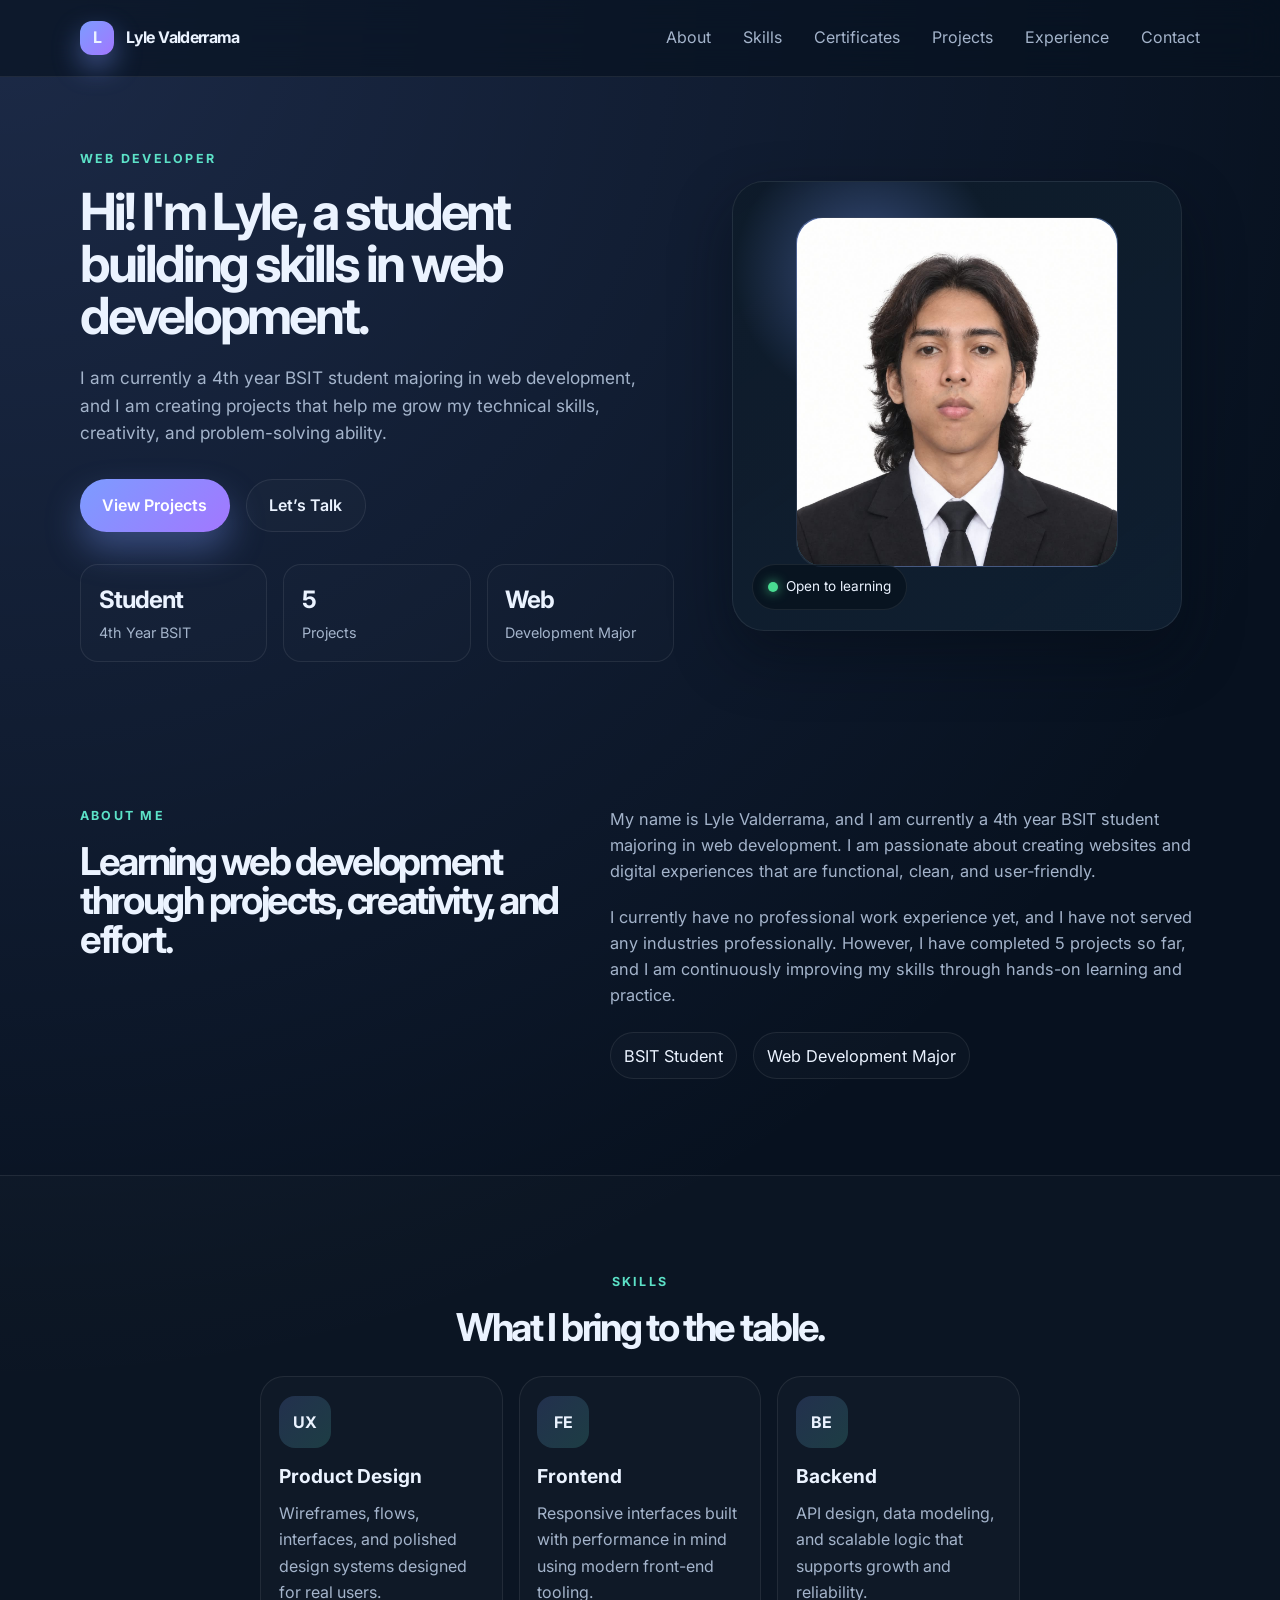
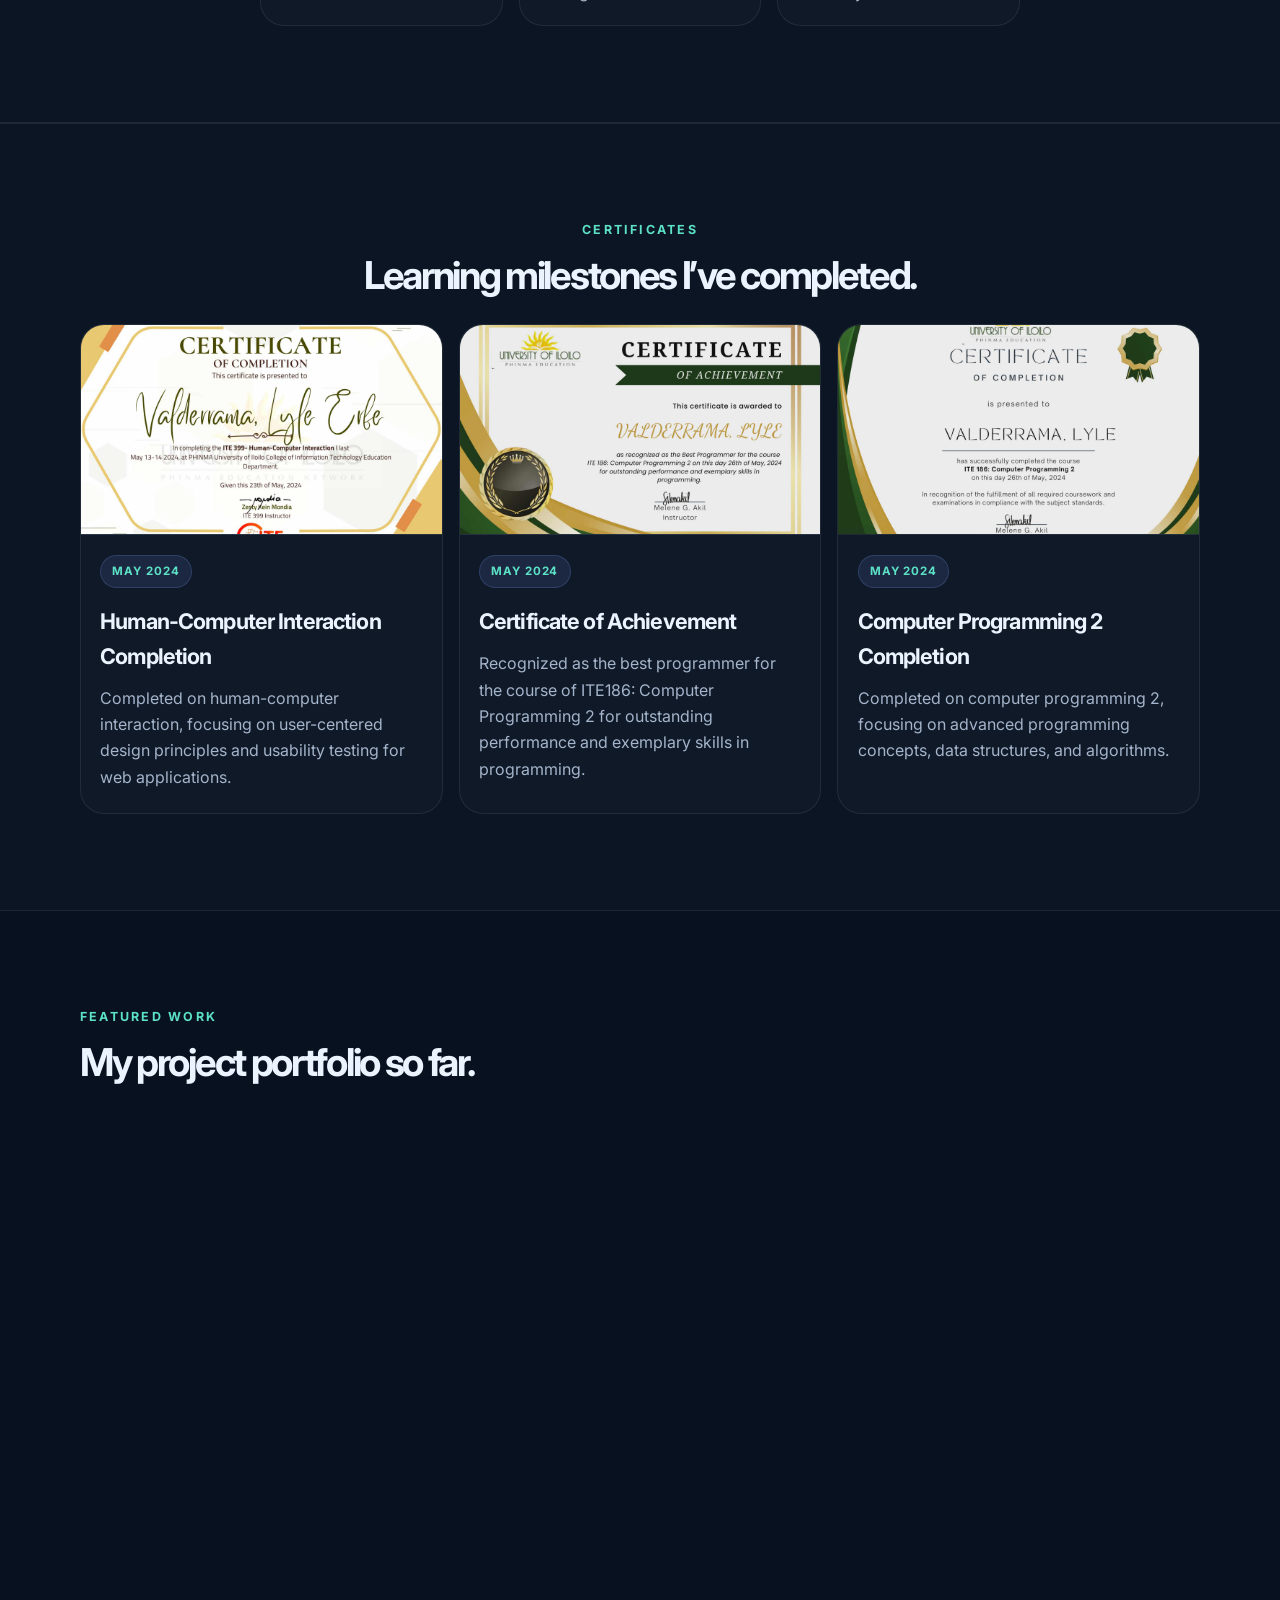
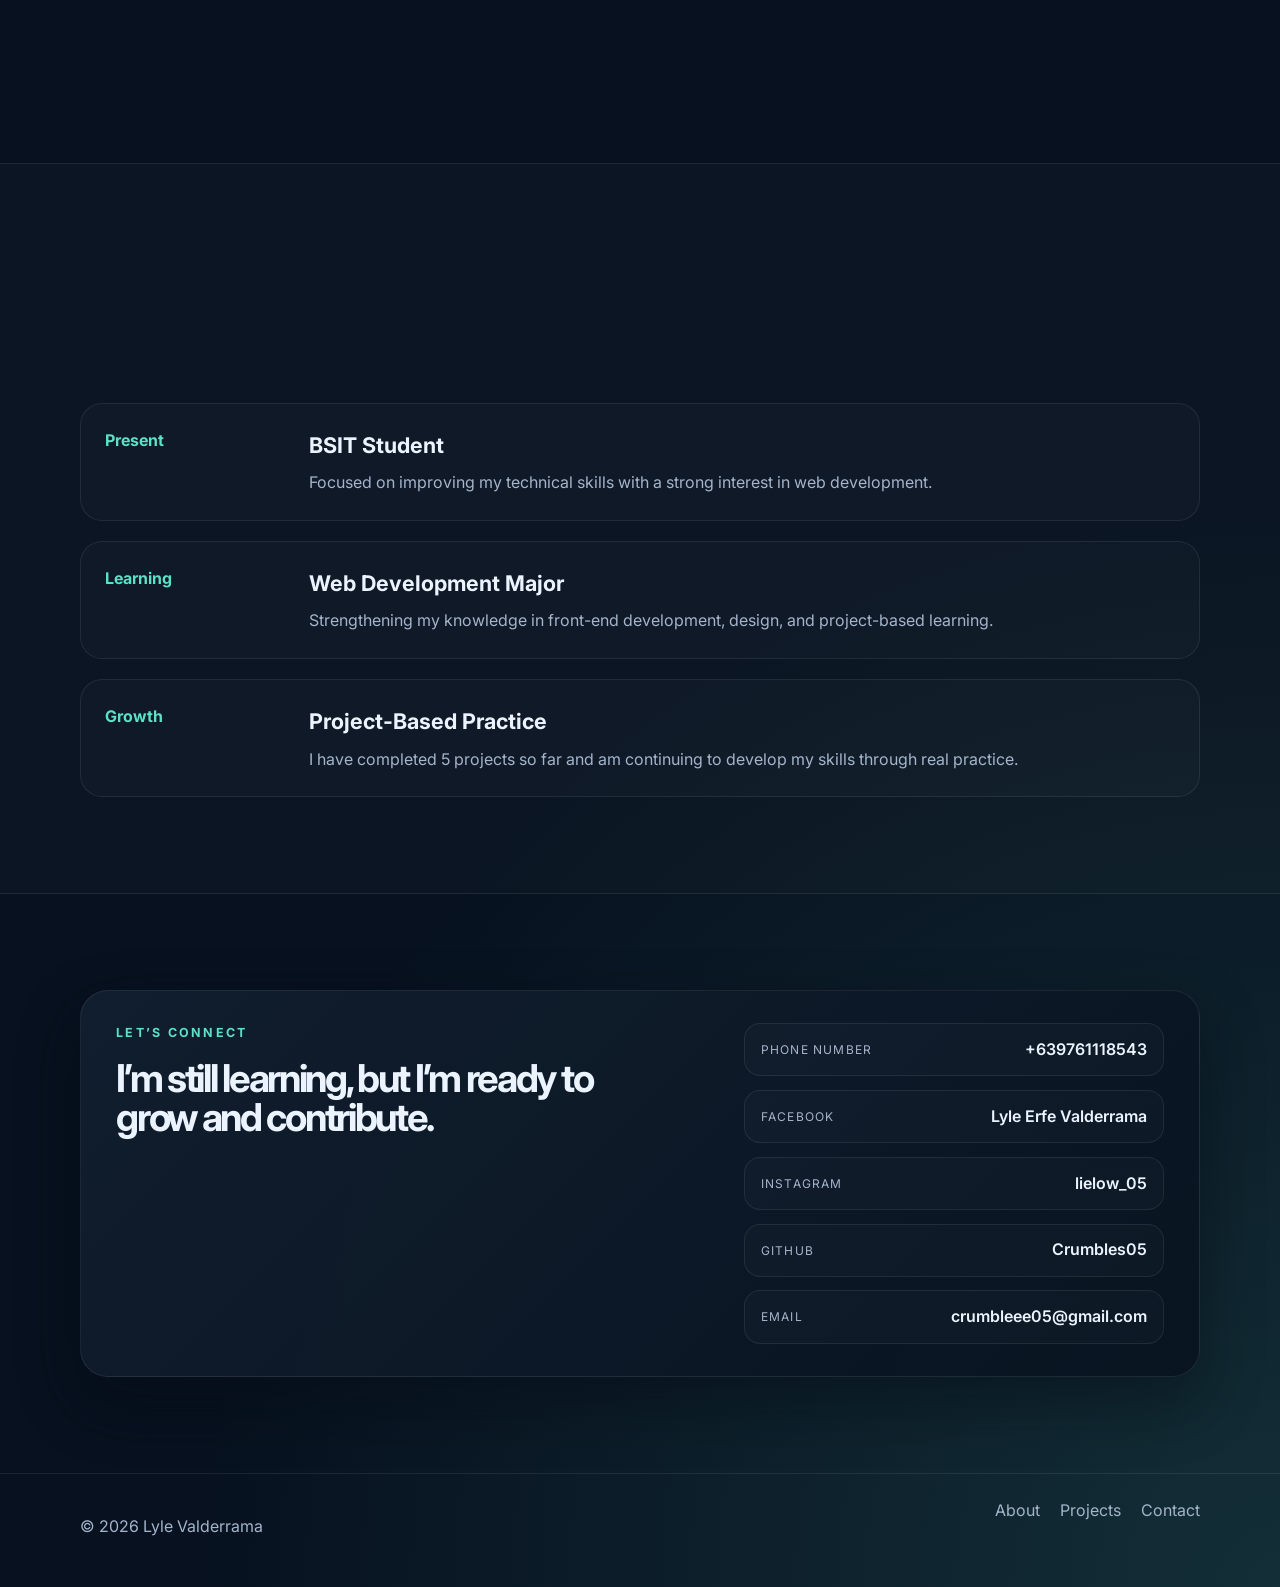
==== index.html @ 8367ca17 "Initial portfolio commit" ====
<!DOCTYPE html>
<html lang="en">
  <head>
    <meta charset="UTF-8" />
    <meta name="viewport" content="width=device-width, initial-scale=1.0" />
    <meta
      name="description"
      content="Portfolio website for a creative developer and designer."
    />
    <title>Portfolio Valderrama
    </title>
    <link rel="preconnect" href="https://fonts.googleapis.com" />
    <link rel="preconnect" href="https://fonts.gstatic.com" crossorigin />
    <link
      href="https://fonts.googleapis.com/css2?family=Inter:wght@400;500;600;700;800;900&display=swap"
      rel="stylesheet"
    />
    <link rel="icon" type="image/png" href="images/icon.webp" />
    <link rel="stylesheet" href="styles.css" />
  </head>
  <body>
    <div class="page-shell">
      <header class="site-header">
        <nav class="nav container">
          <a href="#top" class="brand" aria-label="Home">
            <span class="brand-mark">L</span>
            <span>Lyle Valderrama</span>
          </a>

          <button class="nav-toggle" aria-label="Open menu" aria-expanded="false">
            <span></span>
            <span></span>
            <span></span>
          </button>

          <div class="nav-links">
            <a href="#about">About</a>
            <a href="#skills">Skills</a>
            <a href="#certificates">Certificates</a>
            <a href="#projects">Projects</a>
            <a href="#experience">Experience</a>
            <a href="#contact">Contact</a>
          </div>
        </nav>
      </header>

      <main id="top">
        <section class="hero container">
          <div class="hero-copy reveal">
            <p class="eyebrow">Web Developer</p>
            <h1>Hi! I'm Lyle, a student building skills in web development.</h1>
            <p class="lead">
              I am currently a 4th year BSIT student majoring in web development,
              and I am creating projects that help me grow my technical skills,
              creativity, and problem-solving ability.
            </p>
            <div class="hero-actions">
              <a class="button primary" href="#projects">View Projects</a>
              <a class="button secondary" href="#contact">Let’s Talk</a>
            </div>
            <ul class="mini-stats" aria-label="Key portfolio stats">
              <li>
                <strong>Student</strong>
                <span>4th Year BSIT</span>
              </li>
              <li>
                <strong>5</strong>
                <span>Projects</span>
              </li>
              <li>
                <strong>Web</strong>
                <span>Development Major</span>
              </li>
            </ul>
          </div>

          <div class="hero-visual reveal">
            <div class="profile-card">
              <div class="photo-glow"></div>
              <div class="portrait">
                <div class="portrait-inner">
                  <img src="images/portfolio.jpg" alt="Lyle Valderrama portrait" />
                </div>
              </div>
              <div class="status-badge">
                <span class="dot"></span>
                Open to learning
              </div>
            </div>
          </div>
        </section>

        <section id="about" class="about section">
          <div class="container split-layout">
            <div class="section-heading reveal">
              <p class="eyebrow">About me</p>
              <h2>Learning web development through projects, creativity, and effort.</h2>
            </div>
            <div class="about-copy reveal">
              <p>
                My name is Lyle Valderrama, and I am currently a 4th year BSIT student
                majoring in web development. I am passionate about creating websites and
                digital experiences that are functional, clean, and user-friendly.
              </p>
              <p>
                I currently have no professional work experience yet, and I have not served
                any industries professionally. However, I have completed 5 projects so far,
                and I am continuously improving my skills through hands-on learning and practice.
              </p>
              <div class="signature-row">
                <span>BSIT Student</span>
                <span>Web Development Major</span>
              </div>
            </div>
          </div>
        </section>

        <section id="skills" class="skills section alt-bg">
          <div class="container">
            <div class="section-heading center reveal">
              <p class="eyebrow">Skills</p>
              <h2>What I bring to the table.</h2>
            </div>

            <div class="skills-grid">
              <article class="skill-card reveal">
                <div class="skill-icon">UX</div>
                <h3>Product Design</h3>
                <p>Wireframes, flows, interfaces, and polished design systems designed for real users.</p>
              </article>
              <article class="skill-card reveal">
                <div class="skill-icon">FE</div>
                <h3>Frontend</h3>
                <p>Responsive interfaces built with performance in mind using modern front-end tooling.</p>
              </article>
              <article class="skill-card reveal">
                <div class="skill-icon">BE</div>
                <h3>Backend</h3>
                <p>API design, data modeling, and scalable logic that supports growth and reliability.</p>
              </article>
            </div>
          </div>
        </section>

        <section id="certificates" class="certificates section alt-bg">
          <div class="container">
            <div class="section-heading center reveal">
              <p class="eyebrow">Certificates</p>
              <h2>Learning milestones I’ve completed.</h2>
            </div>

            <div class="certificate-grid">
              <article class="certificate-card reveal">
                <div class="certificate-visual certificate-one">
                  <img src="images/cert1.jpg" alt="Web Development Fundamentals certificate" />
                </div>
                <div class="certificate-content">
                  <span class="certificate-badge">May 2024</span>
                  <h3>Human-Computer Interaction Completion</h3>
                  <p>
                    Completed on human-computer interaction, focusing on user-centered design principles and usability testing for web applications.
                  </p>
                </div>
              </article>

              <article class="certificate-card reveal">
                <div class="certificate-visual certificate-two">
                  <img src="images/cert2.jpg" alt="Responsive Design Essentials certificate" />
                </div>
                <div class="certificate-content">
                  <span class="certificate-badge">May 2024</span>
                  <h3>Certificate of Achievement</h3>
                  <p>
                    Recognized as the best programmer for the course of ITE186: Computer Programming 2 for outstanding performance and exemplary skills in programming.
                  </p>
                </div>
              </article>

              <article class="certificate-card reveal">
                <div class="certificate-visual certificate-three">
                  <img src="images/cert3.jpg" alt="Backend and Database Basics certificate" />
                </div>
                <div class="certificate-content">
                  <span class="certificate-badge">May 2024</span>
                  <h3>Computer Programming 2 Completion</h3>
                  <p>
                    Completed on computer programming 2, focusing on advanced programming concepts, data structures, and algorithms.
                  </p>
                </div>
              </article>
            </div>
          </div>
        </section>

        <section id="projects" class="projects section">
          <div class="container">
            <div class="section-heading reveal">
              <p class="eyebrow">Featured work</p>
              <h2>My project portfolio so far.</h2>
            </div>

            <div class="project-grid">
              <article class="project-card reveal">
                <div class="project-visual visual-one">
                  <img src="images/project1.png" alt="Project 1 preview" />
                </div>
                <div class="project-body">
                  <div class="project-meta">
                    <span>Website</span>
                    <span>Frontend/Backend</span>
                  </div>
                  <h3>Messiah Inland Resort</h3>
                  <p>
                    Develop a web-based resort booking and management system for room and event reservations, built with React, JavaScript, Node.js, Express, and MySQL.
                  </p>
                  <a href="#contact">View details →</a>
                </div>
              </article>

              <article class="project-card reveal">
                <div class="project-visual visual-two">
                    <img src="images/project2.png" alt="Project 2 preview" />
                </div>
                <div class="project-body">
                  <div class="project-meta">
                    <span>Web App</span>
                    <span>Frontend/Backend
                    </span>
                  </div>
                  <h3>SpeedLane</h3>
                  <p>
                    Developed an e-commerce platform focused on car rentals, allowing customers to conveniently browse available vehicles, choose their preferred rental options, book cars, and complete transactions online. Built with php, bootstrap, and MySQL.
                  </p>
                  <a href="#contact">View details →</a>
                </div>
              </article>

              <article class="project-card reveal">
                <div class="project-visual visual-three">
                    <img src="images/project3.png" alt="Project 3 preview" />
                </div>
                <div class="project-body">
                  <div class="project-meta">
                    <span>Web App</span>
                    <span>Frontend/Backend</span>
                  </div>
                  <h3>Fancy</h3>
                  <p>
                    Developed an e-commerce system that allows users to browse products, place orders, and track purchases easily, while administrators manage products, orders, and inventory to ensure a smooth online shopping experience.
                  </p>
                  <a href="#contact">View details →</a>
                </div>
              </article>
            </div>
          </div>
        </section>

        <section id="experience" class="experience section alt-bg">
          <div class="container">
            <div class="section-heading reveal">
              <p class="eyebrow">Experience</p>
              <h2>Currently building my foundation in web development.</h2>
            </div>

            <div class="timeline">
              <article class="timeline-item reveal">
                <div class="timeline-date">Present</div>
                <div class="timeline-content">
                  <h3>BSIT Student</h3>
                  <p>Focused on improving my technical skills with a strong interest in web development.</p>
                </div>
              </article>
              <article class="timeline-item reveal">
                <div class="timeline-date">Learning</div>
                <div class="timeline-content">
                  <h3>Web Development Major</h3>
                  <p>Strengthening my knowledge in front-end development, design, and project-based learning.</p>
                </div>
              </article>
              <article class="timeline-item reveal">
                <div class="timeline-date">Growth</div>
                <div class="timeline-content">
                  <h3>Project-Based Practice</h3>
                  <p>I have completed 5 projects so far and am continuing to develop my skills through real practice.</p>
                </div>
              </article>
            </div>
          </div>
        </section>

        <section id="contact" class="contact section">
          <div class="container contact-card reveal">
            <div>
              <p class="eyebrow">Let’s connect</p>
              <h2>I’m still learning, but I’m ready to grow and contribute.</h2>
            </div>
            <div class="contact-list">
              <a class="contact-item" href="tel:+639761118543" target="_blank" rel="noreferrer">
                <span class="contact-label">Phone number</span>
                <span class="contact-value">+639761118543</span>
              </a>

              <a class="contact-item" href="https://www.facebook.com/lielow05" target="_blank" rel="noreferrer">
                <span class="contact-label">Facebook</span>
                <span class="contact-value">Lyle Erfe Valderrama</span>
              </a>

              <a class="contact-item" href="https://www.instagram.com/lielow_05/" target="_blank" rel="noreferrer">
                <span class="contact-label">Instagram</span>
                <span class="contact-value">lielow_05</span>
              </a>

              <a class="contact-item" href="https://github.com/Crumbles05" target="_blank" rel="noreferrer">
                <span class="contact-label">GitHub</span>
                <span class="contact-value">Crumbles05</span>
              </a>

              <a class="contact-item" href="mailto:crumbleee05@gmail.com">
                <span class="contact-label">Email</span>
                <span class="contact-value">crumbleee05@gmail.com</span>
              </a>
            </div>
          </div>
        </section>
      </main>

      <footer class="site-footer">
        <div class="container footer-inner">
          <p>© <span id="year"></span> Lyle Valderrama</p>
          <div class="footer-links">
            <a href="#about">About</a>
            <a href="#projects">Projects</a>
            <a href="#contact">Contact</a>
          </div>
        </div>
      </footer>
    </div>

    <script src="script.js"></script>
  </body>
</html>
---- styles.css ----
:root {
  --bg: #07111f;
  --bg-soft: #0f1d2d;
  --panel: rgba(16, 26, 39, 0.8);
  --panel-strong: #122234;
  --primary: #7c9cff;
  --primary-strong: #a277ff;
  --accent: #5ce1c7;
  --text: #ebf3ff;
  --muted: #a4b4cb;
  --line: rgba(255, 255, 255, 0.08);
  --shadow: 0 25px 60px rgba(4, 12, 20, 0.45);
}

* {
  box-sizing: border-box;
}

html {
  scroll-behavior: smooth;
}

body {
  margin: 0;
  font-family: "Inter", sans-serif;
  background:
    radial-gradient(circle at top left, rgba(124, 156, 255, 0.18), transparent 28%),
    radial-gradient(circle at bottom right, rgba(92, 225, 199, 0.14), transparent 22%),
    var(--bg);
  color: var(--text);
  line-height: 1.6;
}

img {
  max-width: 100%;
  display: block;
}

a {
  color: inherit;
  text-decoration: none;
}

button {
  font: inherit;
}

.page-shell {
  min-height: 100vh;
}

.container {
  width: min(1120px, calc(100% - 2rem));
  margin: 0 auto;
}

.section {
  padding: 6rem 0;
}

.alt-bg {
  background: rgba(255, 255, 255, 0.015);
  border-top: 1px solid var(--line);
  border-bottom: 1px solid var(--line);
}

.site-header {
  position: sticky;
  top: 0;
  z-index: 50;
  backdrop-filter: blur(18px);
  background: rgba(7, 17, 31, 0.65);
  border-bottom: 1px solid var(--line);
}

.nav {
  display: flex;
  align-items: center;
  justify-content: space-between;
  min-height: 76px;
}

.brand {
  display: inline-flex;
  align-items: center;
  gap: 0.75rem;
  font-weight: 700;
  letter-spacing: -0.04em;
}

.brand-mark {
  width: 2.15rem;
  height: 2.15rem;
  display: grid;
  place-items: center;
  border-radius: 12px;
  background: linear-gradient(135deg, var(--primary), var(--primary-strong));
  box-shadow: 0 12px 28px rgba(124, 156, 255, 0.45);
}

.nav-links {
  display: flex;
  align-items: center;
  gap: 2rem;
  color: var(--muted);
}

.nav-links a {
  transition: color 0.2s ease;
}

.nav-links a:hover,
.nav-links a:focus-visible {
  color: var(--text);
}

.nav-toggle {
  display: none;
  width: 44px;
  height: 44px;
  border: 1px solid var(--line);
  background: rgba(255, 255, 255, 0.02);
  border-radius: 12px;
  padding: 0.7rem 0.55rem;
  cursor: pointer;
}

.nav-toggle span {
  display: block;
  width: 100%;
  height: 2px;
  background: var(--text);
  margin: 0.3rem 0;
  border-radius: 999px;
}

.hero {
  display: grid;
  grid-template-columns: 1.1fr 0.9fr;
  align-items: center;
  gap: 2.5rem;
  padding: 4.5rem 0 3rem;
}

.eyebrow {
  margin: 0 0 1rem;
  color: var(--accent);
  font-size: 0.78rem;
  text-transform: uppercase;
  letter-spacing: 0.18em;
  font-weight: 700;
}

.hero-copy h1,
.section-heading h2,
.contact-card h2 {
  margin: 0;
  letter-spacing: -0.06em;
  line-height: 1.02;
}

.hero-copy h1 {
  font-size: clamp(3rem, 4vw, 5.3rem);
  max-width: 600px;
}

.lead {
  max-width: 560px;
  margin: 1.4rem 0 0;
  font-size: 1.08rem;
  color: var(--muted);
}

.hero-actions,
.contact-actions {
  display: flex;
  flex-wrap: wrap;
  gap: 1rem;
  margin-top: 2rem;
}

.button {
  display: inline-flex;
  align-items: center;
  justify-content: center;
  min-height: 52px;
  padding: 0.8rem 1.4rem;
  border-radius: 999px;
  font-weight: 600;
  transition: transform 0.2s ease, box-shadow 0.2s ease;
}

.button:hover,
.button:focus-visible {
  transform: translateY(-1px);
}

.button.primary {
  background: linear-gradient(135deg, var(--primary), var(--primary-strong));
  color: white;
  box-shadow: 0 18px 35px rgba(124, 156, 255, 0.35);
}

.button.secondary {
  border: 1px solid var(--line);
  background: rgba(255, 255, 255, 0.02);
  color: var(--text);
}

.mini-stats {
  list-style: none;
  padding: 0;
  margin: 2rem 0 0;
  display: grid;
  grid-template-columns: repeat(3, minmax(0, 1fr));
  gap: 1rem;
}

.mini-stats li {
  padding: 1rem 1.1rem;
  border: 1px solid var(--line);
  border-radius: 18px;
  background: rgba(255, 255, 255, 0.012);
}

.mini-stats strong {
  display: block;
  font-size: 1.5rem;
  letter-spacing: -0.04em;
}

.mini-stats span {
  color: var(--muted);
  font-size: 0.9rem;
}

.hero-visual {
  display: flex;
  justify-content: center;
}

.profile-card {
  position: relative;
  width: min(450px, 100%);
  aspect-ratio: 1;
  border-radius: 32px;
  background: linear-gradient(145deg, rgba(14, 27, 41, 0.9), rgba(17, 34, 52, 0.78));
  border: 1px solid var(--line);
  box-shadow: var(--shadow);
  overflow: hidden;
}

.photo-glow {
  position: absolute;
  inset: 0;
  background: radial-gradient(circle at 30% 20%, rgba(124, 156, 255, 0.4), transparent 28%);
}

.portrait {
  position: absolute;
  inset: 8% 14% 14% 14%;
  border-radius: 26px;
  display: grid;
  place-items: center;
  background: linear-gradient(180deg, rgba(128, 160, 255, 0.35), rgba(16, 17, 35, 0.2));
  border: 1px solid rgba(255, 255, 255, 0.08);
}

.portrait-inner {
  width: 100%;
  height: 100%;
  border-radius: 26px;
  display: grid;
  place-items: center;
  background: linear-gradient(135deg, rgba(122, 159, 255, 0.8), rgba(62, 211, 188, 0.7));
  overflow: hidden;
  box-shadow: inset 0 1px rgba(255, 255, 255, 0.2);
}

.portrait-inner img {
  width: 100%;
  height: 100%;
  object-fit: cover;
  object-position: center 18%;
  display: block;
}

.status-badge {
  position: absolute;
  left: 1.2rem;
  bottom: 1.2rem;
  display: inline-flex;
  align-items: center;
  gap: 0.55rem;
  padding: 0.7rem 0.9rem;
  border-radius: 999px;
  background: rgba(6, 17, 28, 0.72);
  border: 1px solid rgba(255, 255, 255, 0.08);
  color: var(--text);
  font-size: 0.85rem;
}

.dot {
  width: 10px;
  height: 10px;
  border-radius: 50%;
  background: #49dc92;
  box-shadow: 0 0 12px rgba(73, 220, 146, 0.9);
}

.floating-card {
  position: absolute;
  background: rgba(8, 16, 29, 0.88);
  border: 1px solid rgba(255, 255, 255, 0.08);
  border-radius: 18px;
  box-shadow: var(--shadow);
  backdrop-filter: blur(12px);
}

.metrics-card {
  top: 1.2rem;
  right: 1.2rem;
  width: 180px;
  padding: 1rem 1rem 0.8rem;
}

.metrics-card p,
.review-card p {
  margin: 0;
  color: var(--muted);
  font-size: 0.8rem;
}

.metrics-card strong {
  display: block;
  margin: 0.4rem 0;
  font-size: 1.8rem;
  letter-spacing: -0.06em;
}

.metrics-card span {
  font-size: 0.74rem;
  color: var(--muted);
}

.review-card {
  right: 1.3rem;
  bottom: 5.2rem;
  width: 215px;
  padding: 0.9rem 1rem;
}

.stars {
  color: #ffd166;
  letter-spacing: 0.15em;
  font-size: 0.8rem;
}

.section-heading {
  margin-bottom: 1.8rem;
}

.section-heading h2 {
  font-size: clamp(2.3rem, 3vw, 3.3rem);
  max-width: 640px;
}

.center {
  text-align: center;
}

.center h2 {
  margin-inline: auto;
}

.split-layout {
  display: grid;
  grid-template-columns: 0.9fr 1.1fr;
  gap: 3rem;
  align-items: start;
}

.about-copy {
  color: var(--muted);
  font-size: 1.02rem;
}

.about-copy p {
  margin: 0 0 1.2rem;
}

.signature-row {
  display: flex;
  flex-wrap: wrap;
  gap: 1rem;
  margin-top: 1.5rem;
}

.signature-row span {
  border-radius: 999px;
  border: 1px solid var(--line);
  background: rgba(255, 255, 255, 0.02);
  padding: 0.6rem 0.8rem;
  color: var(--text);
}

.skills-grid,
.project-grid,
.certificate-grid {
  display: grid;
  gap: 1rem;
}

.skills-grid {
  grid-template-columns: repeat(3, minmax(0, 1fr));
  max-width: 760px;
  margin: 0 auto;
}

.certificate-grid {
  grid-template-columns: repeat(3, minmax(0, 1fr));
  margin-top: 1rem;
}

.project-grid {
  grid-template-columns: repeat(4, minmax(0, 1fr));
}

.certificate-visual {
  height: 210px;
  overflow: hidden;
  background: linear-gradient(135deg, rgba(15, 29, 45, 1), rgba(25, 40, 60, 1));
  border-bottom: 1px solid var(--line);
}

.certificate-visual img {
  width: 100%;
  height: 100%;
  object-fit: cover;
  display: block;
}

.certificate-one {
  background: linear-gradient(135deg, rgba(24, 40, 60, 1), rgba(18, 28, 42, 1));
}

.certificate-two {
  background: linear-gradient(135deg, rgba(17, 30, 46, 1), rgba(28, 36, 58, 1));
}

.certificate-three {
  background: linear-gradient(135deg, rgba(14, 25, 38, 1), rgba(17, 33, 49, 1));
}

.skill-card,
.project-card,
.certificate-card {
  background: rgba(255, 255, 255, 0.02);
  border: 1px solid var(--line);
  border-radius: 24px;
  overflow: hidden;
}

.skill-card,
.certificate-card {
  padding: 1.2rem 1.1rem;
  transition: transform 0.2s ease, border-color 0.2s ease;
}

.skill-card:hover,
.project-card:hover,
.certificate-card:hover {
  transform: translateY(-4px);
  border-color: rgba(124, 156, 255, 0.42);
}

.skill-icon {
  width: 52px;
  height: 52px;
  display: grid;
  place-items: center;
  border-radius: 16px;
  background: linear-gradient(135deg, rgba(124, 156, 255, 0.18), rgba(92, 225, 199, 0.18));
  color: var(--text);
  font-weight: 700;
}

.skill-card h3 {
  margin: 0.8rem 0 0.5rem;
  font-size: 1.2rem;
}

.skill-card p,
.certificate-card p {
  margin: 0;
  color: var(--muted);
  line-height: 1.65;
}

.certificate-card {
  display: flex;
  flex-direction: column;
  min-height: 340px;
  justify-content: flex-start;
  padding: 0;
}

.certificate-content {
  padding: 1.25rem 1.2rem 1.4rem;
}

.certificate-badge {
  display: inline-flex;
  align-self: flex-start;
  padding: 0.42rem 0.7rem;
  border-radius: 999px;
  background: rgba(124, 156, 255, 0.12);
  border: 1px solid rgba(124, 156, 255, 0.2);
  color: var(--accent);
  font-size: 0.72rem;
  font-weight: 700;
  letter-spacing: 0.08em;
  text-transform: uppercase;
}

.certificate-card h3 {
  margin: 1rem 0 0.7rem;
  font-size: 1.35rem;
  letter-spacing: -0.04em;
}

.project-grid {
  grid-template-columns: repeat(3, minmax(0, 1fr));
}

.project-card {
  display: flex;
  flex-direction: column;
}

.project-visual {
  height: 230px;
  position: relative;
  overflow: hidden;
  border-bottom: 1px solid var(--line);
  background: linear-gradient(135deg, rgba(15, 29, 45, 1), rgba(25, 40, 60, 1));
}

.project-visual img {
  width: 100%;
  height: 100%;
  display: block;
  object-fit: cover;
}

.project-visual::before {
  content: "";
  position: absolute;
  inset: 18% 18% 12% 18%;
  border-radius: 26px;
  background: linear-gradient(135deg, rgba(124, 156, 255, 0.5), rgba(92, 225, 199, 0.45));
  box-shadow: inset 0 1px rgba(255, 255, 255, 0.18);
  opacity: 0;
}

.visual-one {
  background: linear-gradient(135deg, rgba(15, 29, 45, 1), rgba(25, 40, 60, 1));
}

.visual-two {
  background: linear-gradient(135deg, rgba(11, 17, 31, 1), rgba(21, 35, 50, 1));
}

.visual-three {
  background: linear-gradient(135deg, rgba(13, 23, 33, 1), rgba(28, 38, 58, 1));
}

.project-body {
  padding: 1.4rem 1.2rem 1.5rem;
}

.project-meta {
  display: flex;
  justify-content: space-between;
  gap: 0.8rem;
  color: var(--muted);
  font-size: 0.75rem;
  text-transform: uppercase;
  letter-spacing: 0.12em;
}

.project-body h3 {
  margin: 0.8rem 0 0.6rem;
  font-size: 1.6rem;
}

.project-body p {
  margin: 0 0 1rem;
  color: var(--muted);
}

.project-body a {
  color: var(--text);
  font-weight: 600;
}

.timeline {
  display: grid;
  gap: 1.25rem;
}

.timeline-item {
  display: grid;
  grid-template-columns: 180px minmax(0, 1fr);
  gap: 1.5rem;
  padding: 1.5rem;
  border: 1px solid var(--line);
  border-radius: 22px;
  background: rgba(255, 255, 255, 0.02);
}

.timeline-date {
  color: var(--accent);
  font-weight: 700;
}

.timeline-content h3 {
  margin: 0 0 0.5rem;
  font-size: 1.35rem;
}

.timeline-content p {
  margin: 0;
  color: var(--muted);
}

.contact-card {
  display: flex;
  justify-content: space-between;
  align-items: flex-start;
  gap: 2rem;
  padding: 2rem 2.2rem;
  border-radius: 28px;
  border: 1px solid var(--line);
  background: linear-gradient(135deg, rgba(17, 31, 47, 0.96), rgba(9, 19, 32, 0.94));
  box-shadow: var(--shadow);
}

.contact-card h2 {
  max-width: 560px;
  font-size: clamp(2rem, 3vw, 3rem);
}

.contact-list {
  display: grid;
  gap: 0.85rem;
  width: min(420px, 100%);
  margin-left: auto;
}

.contact-item {
  display: flex;
  justify-content: space-between;
  align-items: center;
  gap: 1rem;
  padding: 0.8rem 1rem;
  border-radius: 16px;
  border: 1px solid var(--line);
  background: rgba(255, 255, 255, 0.02);
  color: var(--text);
  transition: border-color 0.2s ease, transform 0.2s ease;
}

.contact-item:hover,
.contact-item:focus-visible {
  border-color: rgba(124, 156, 255, 0.42);
  transform: translateY(-1px);
}

.contact-label {
  font-size: 0.75rem;
  letter-spacing: 0.1em;
  text-transform: uppercase;
  color: var(--muted);
}

.contact-value {
  font-weight: 600;
  text-align: right;
}

.site-footer {
  padding: 1.5rem 0 2rem;
  border-top: 1px solid var(--line);
}

.footer-inner {
  display: flex;
  justify-content: space-between;
  gap: 1rem;
  color: var(--muted);
}

.footer-links {
  display: flex;
  gap: 1.25rem;
}

.reveal {
  opacity: 0;
  transform: translateY(28px);
  transition: opacity 0.7s ease, transform 0.7s ease;
}

.reveal.visible {
  opacity: 1;
  transform: translateY(0);
}

@media (max-width: 920px) {
  .hero,
  .split-layout,
  .contact-card,
  .skills-grid,
  .project-grid {
    grid-template-columns: 1fr;
    display: grid;
  }

  .nav {
    position: relative;
  }

  .nav-toggle {
    display: block;
  }

  .nav-links {
    position: absolute;
    top: calc(100% + 0.5rem);
    right: 0;
    left: 0;
    display: none;
    flex-direction: column;
    align-items: flex-start;
    padding: 1rem;
    border: 1px solid var(--line);
    border-radius: 18px;
    background: rgba(9, 18, 31, 0.98);
    box-shadow: var(--shadow);
  }

  .nav-links.open {
    display: flex;
  }

  .skills-grid {
    grid-template-columns: repeat(2, minmax(0, 1fr));
  }

  .contact-card {
    display: grid;
  }
}

@media (max-width: 640px) {
  .section {
    padding: 5rem 0;
  }

  .hero {
    padding-top: 3rem;
  }

  .mini-stats,
  .skills-grid,
  .project-grid {
    grid-template-columns: 1fr;
  }

  .timeline-item {
    grid-template-columns: 1fr;
  }

  .footer-inner {
    flex-direction: column;
  }
}
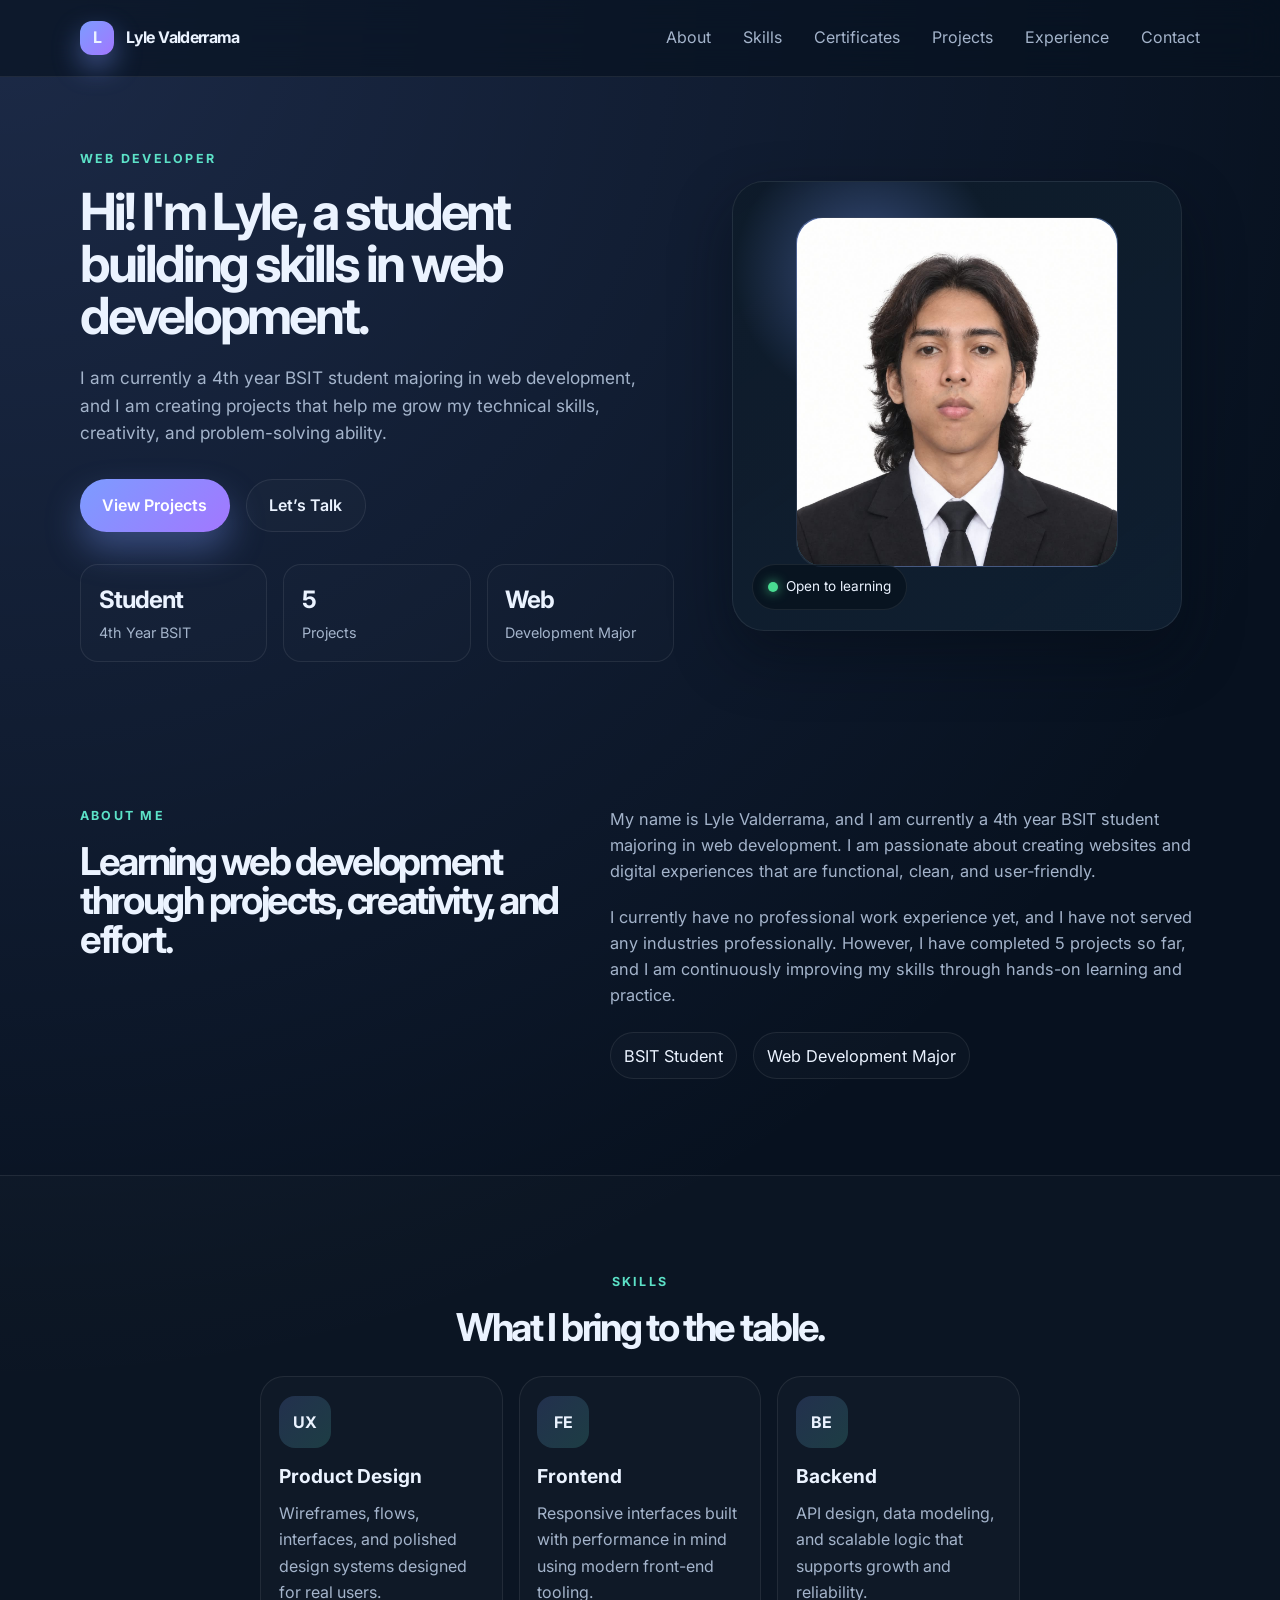
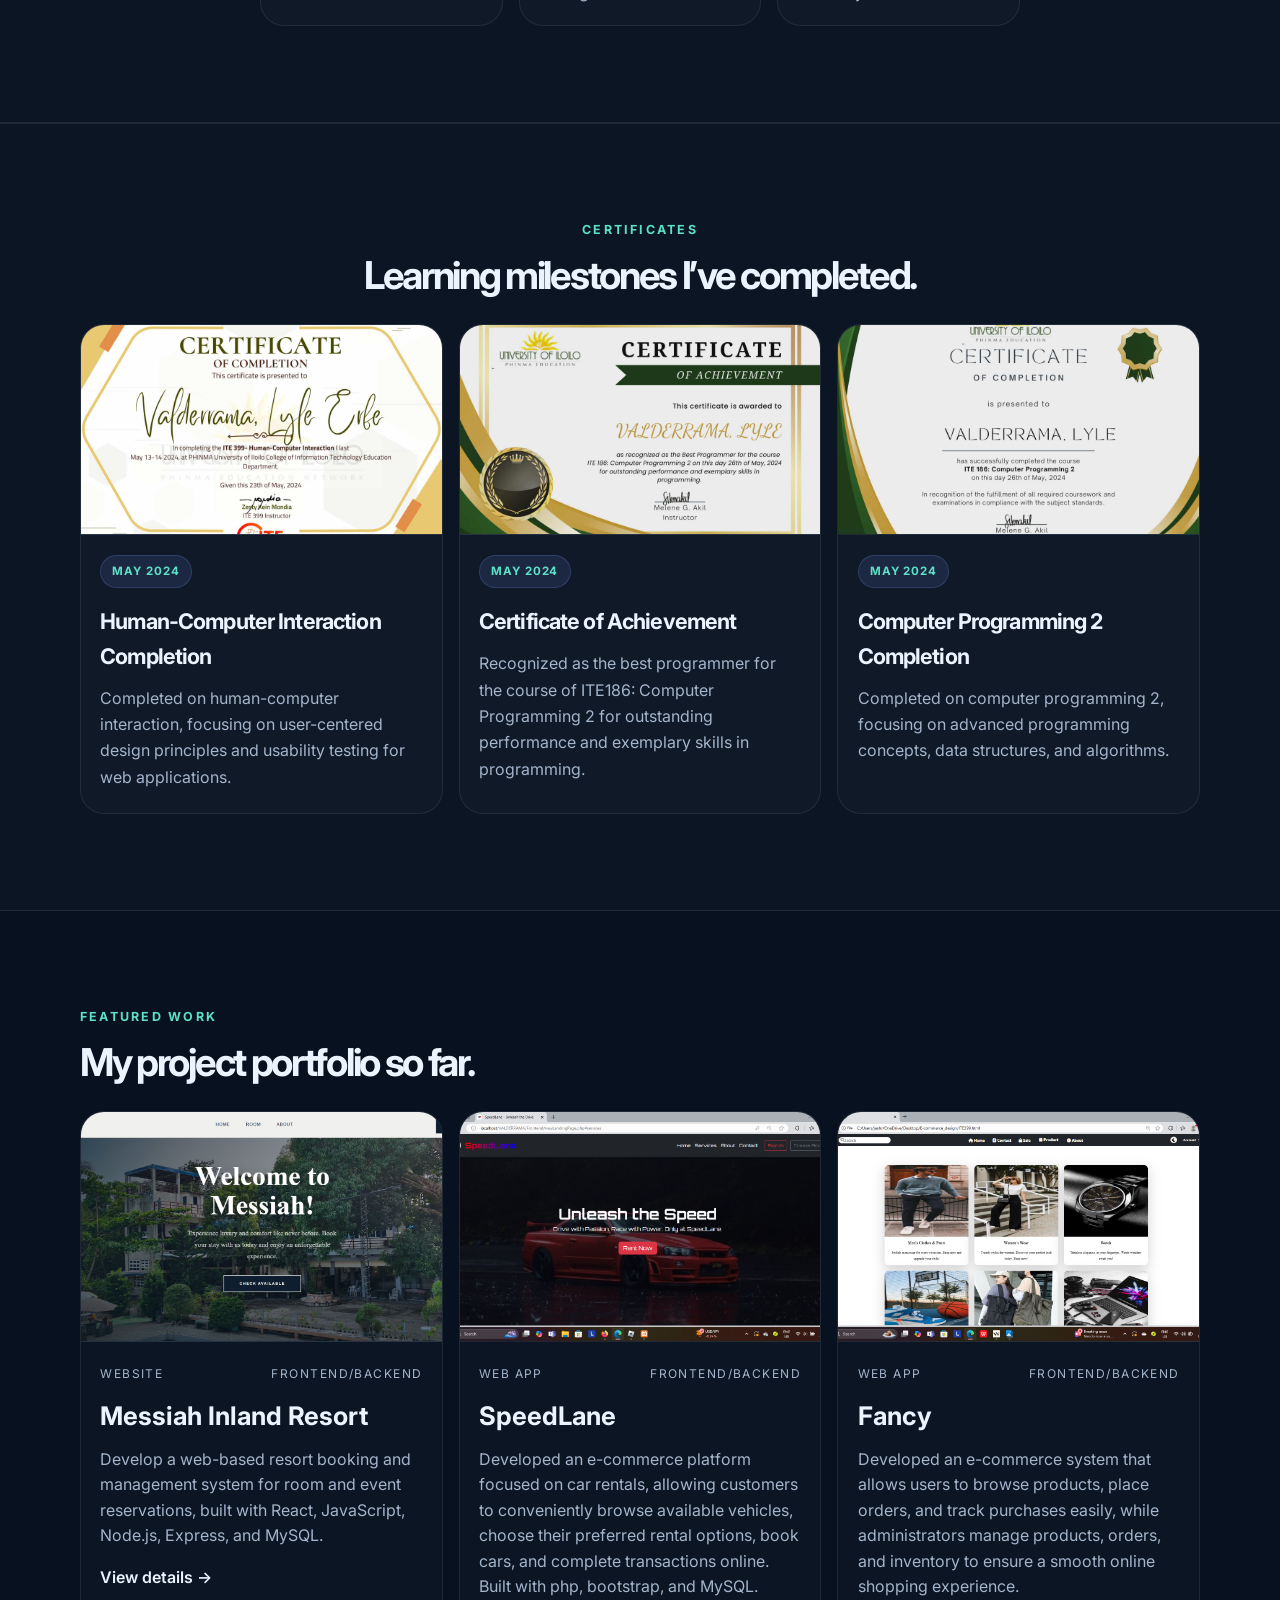
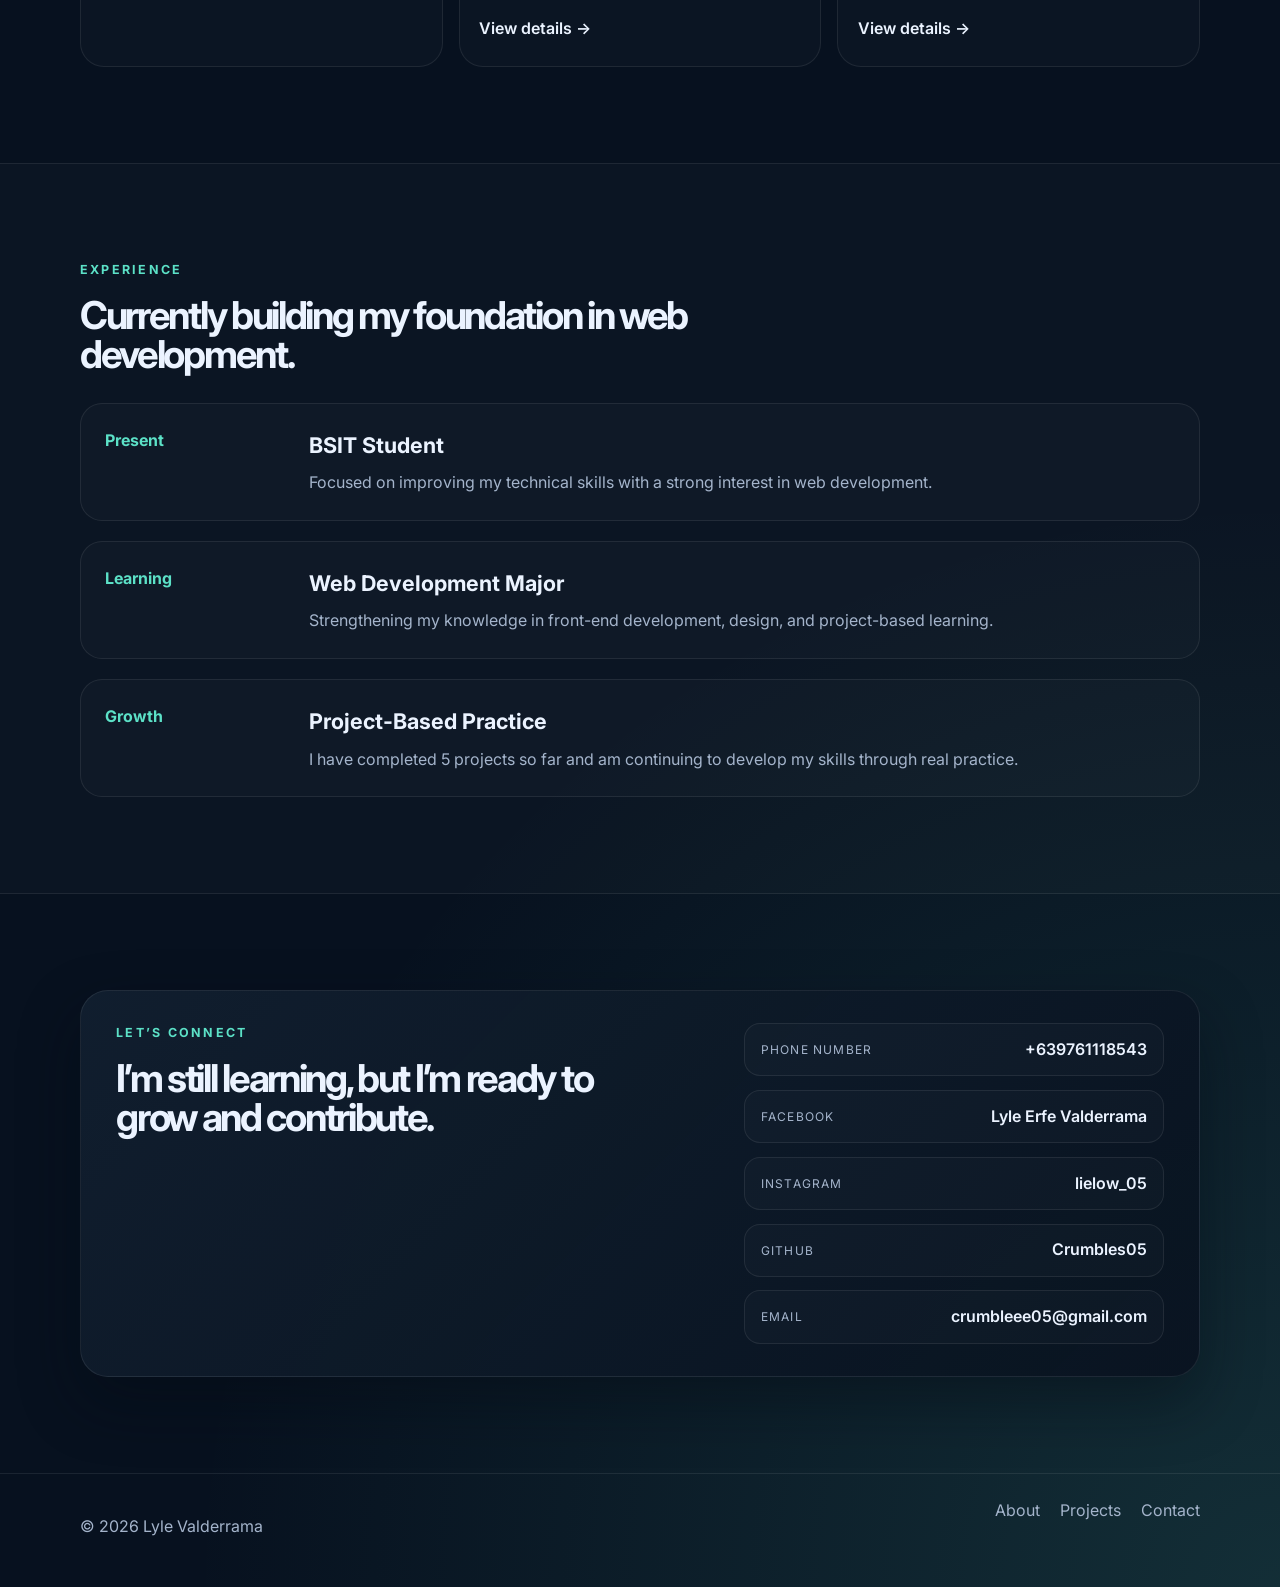
==== commit 3a567c7d: "new icons" ====
--- a/index.html
+++ b/index.html
@@ -15,7 +15,7 @@
       href="https://fonts.googleapis.com/css2?family=Inter:wght@400;500;600;700;800;900&display=swap"
       rel="stylesheet"
     />
-    <link rel="icon" type="image/png" href="images/icon.webp" />
+    <link rel="icon" type="image/png" href="images/icon.png" />
     <link rel="stylesheet" href="styles.css" />
   </head>
   <body>
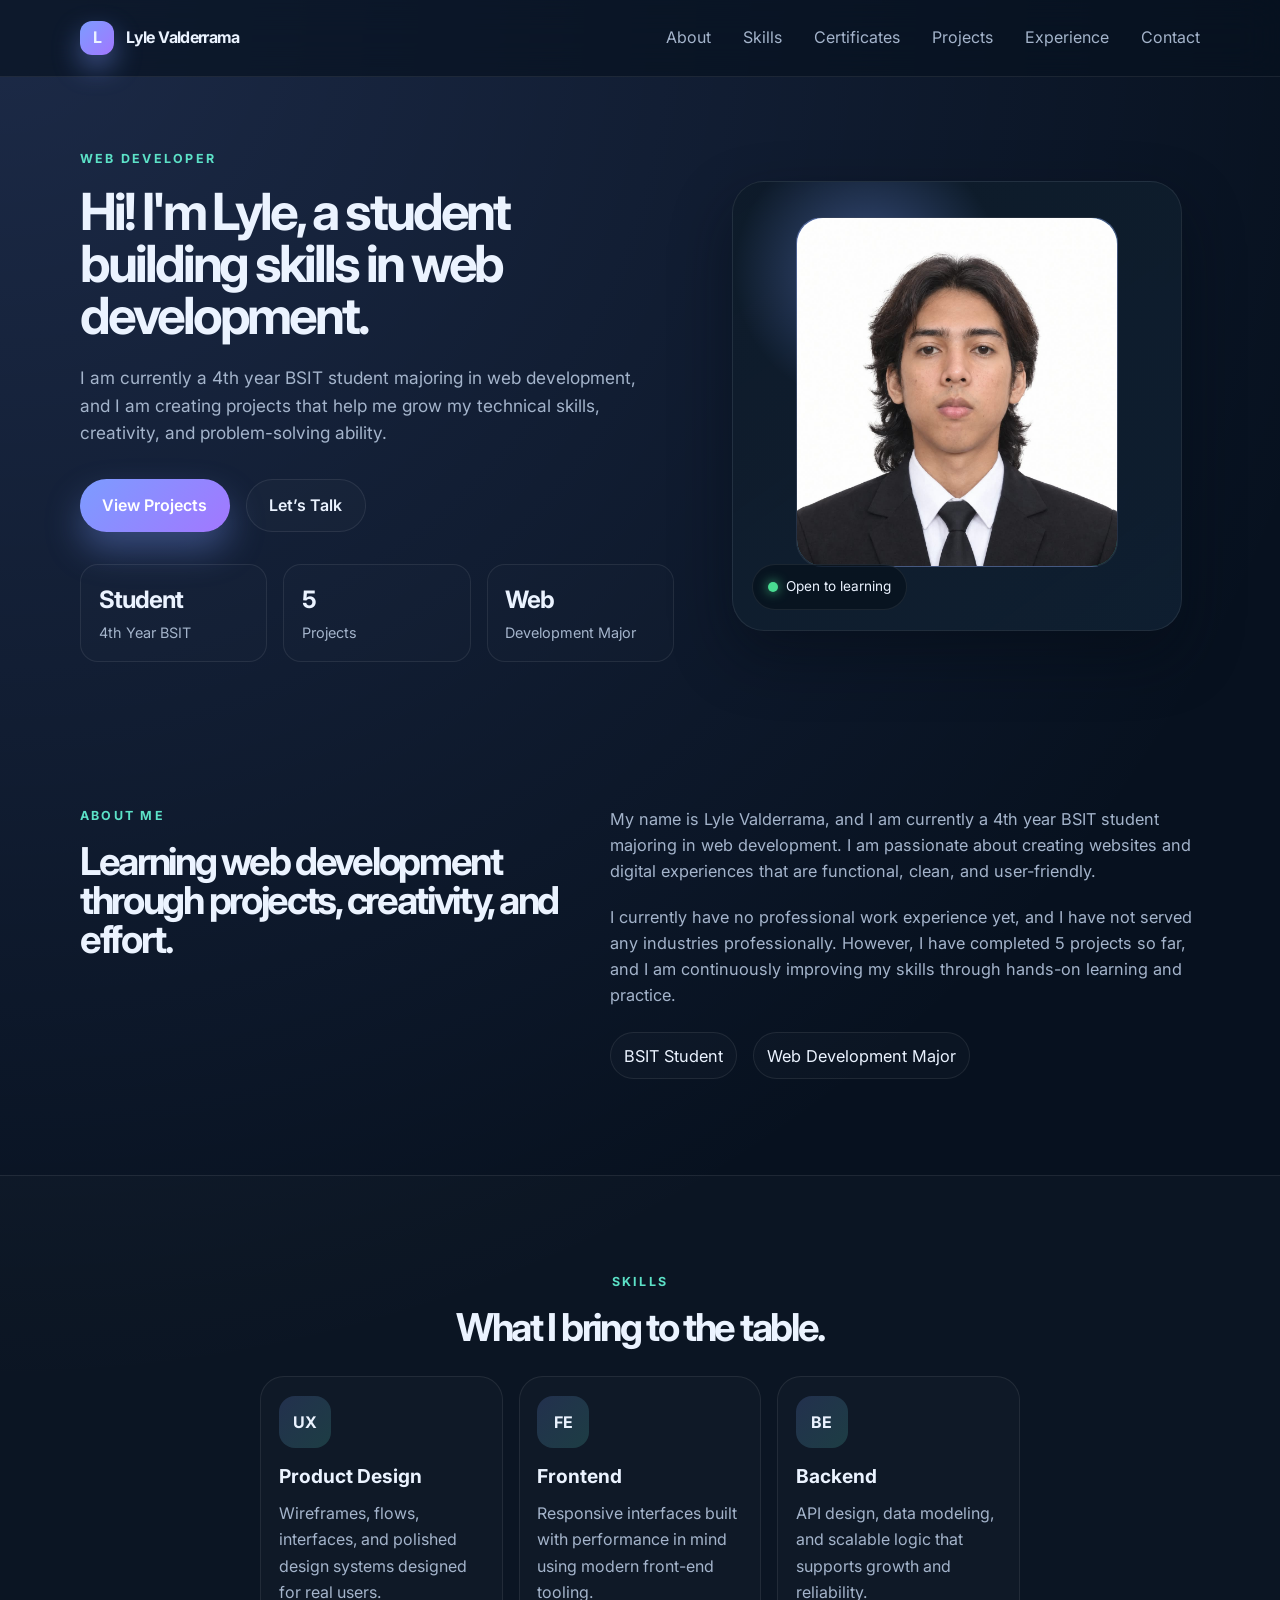
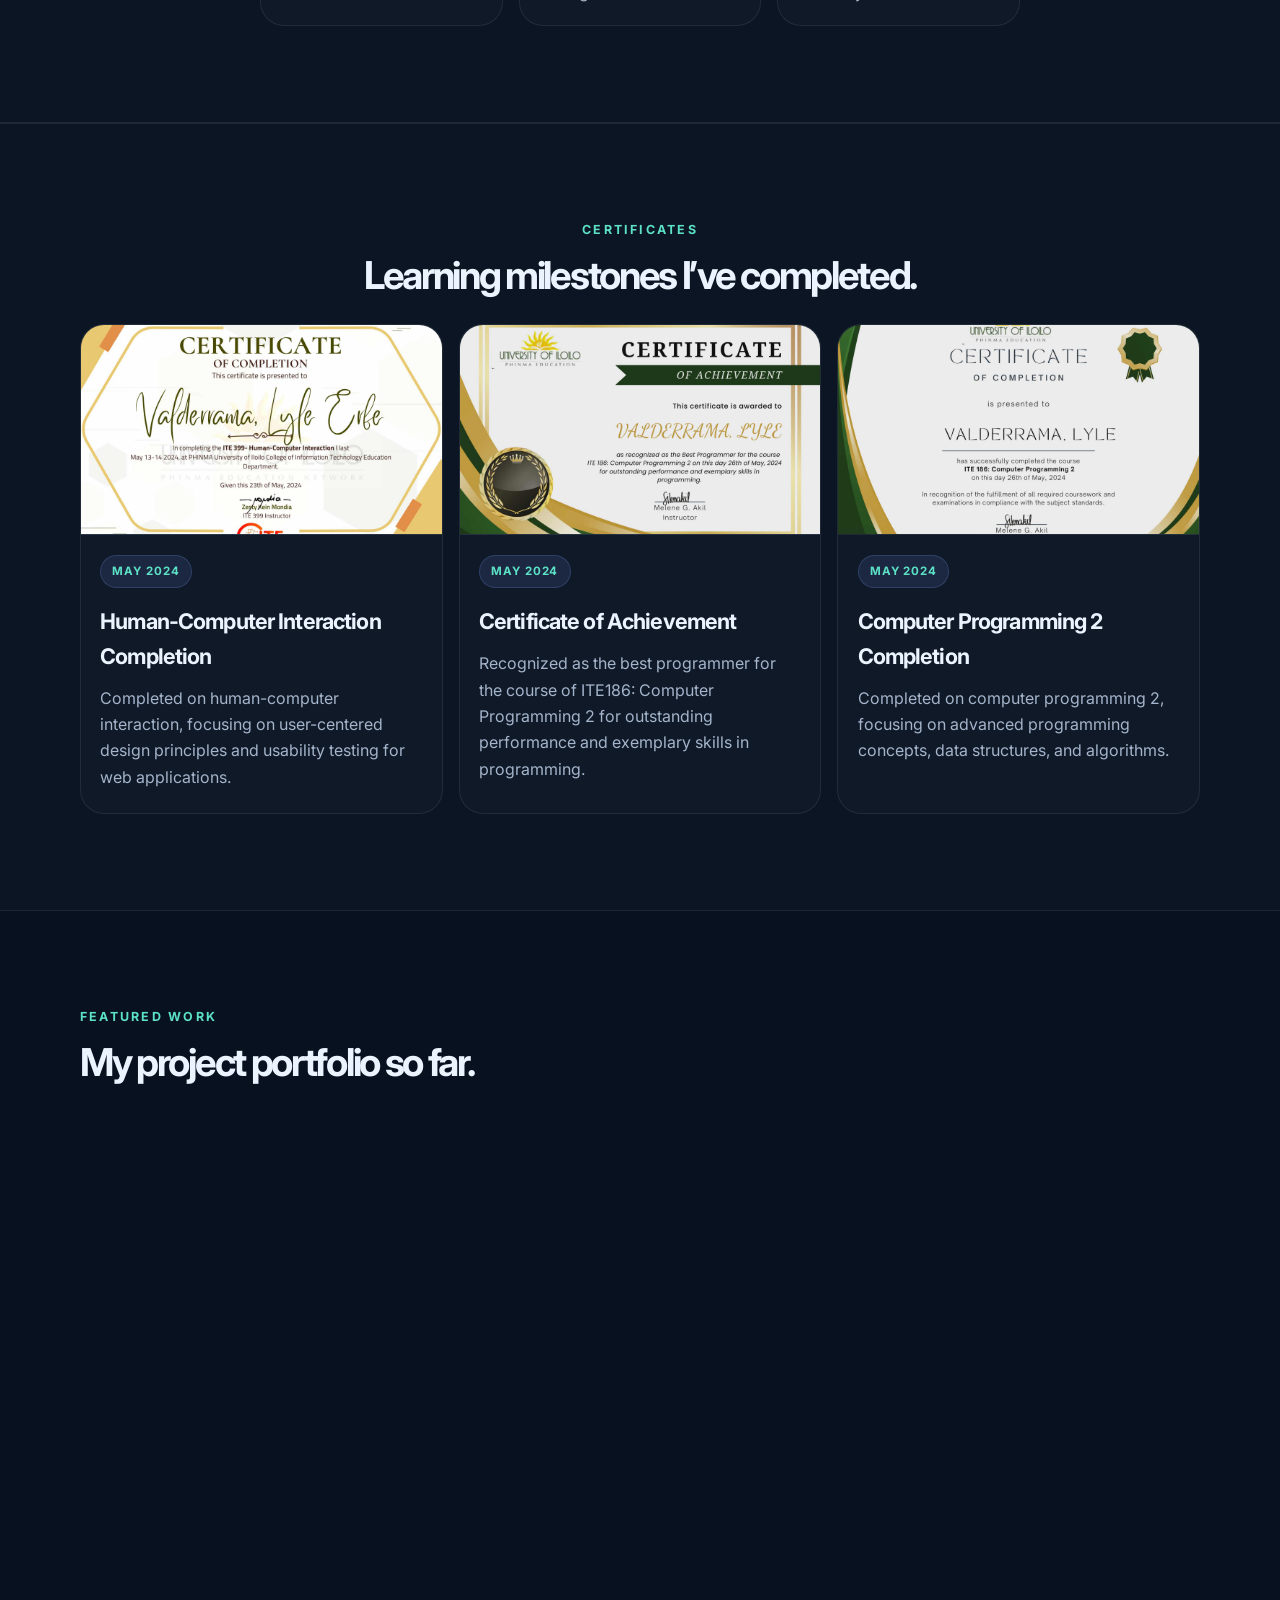
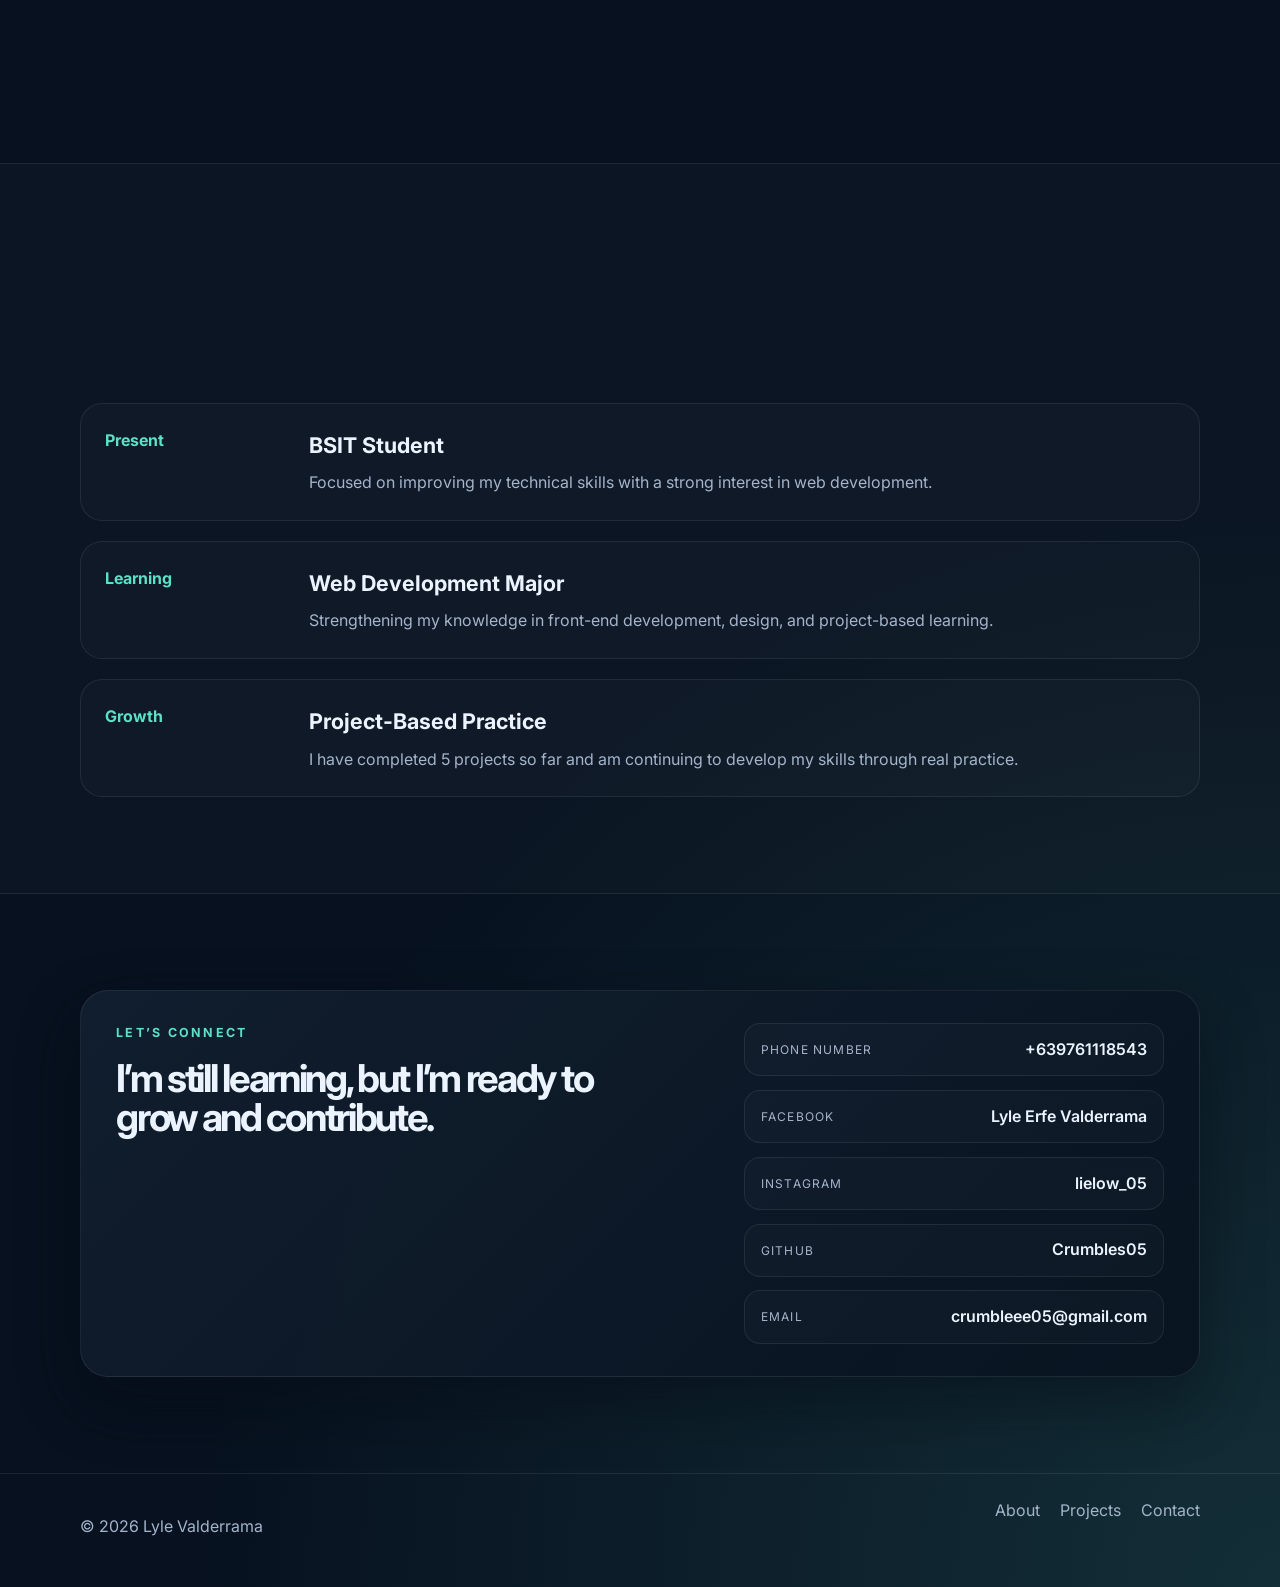
==== commit 3d61759b: "meta data" ====
--- a/index.html
+++ b/index.html
@@ -5,10 +5,20 @@
     <meta name="viewport" content="width=device-width, initial-scale=1.0" />
     <meta
       name="description"
-      content="Portfolio website for a creative developer and designer."
+      content="Lyle Valderrama portfolio website showcasing web development projects, skills, certifications, and contact information."
     />
-    <title>Portfolio Valderrama
-    </title>
+    <meta name="keywords" content="Lyle Valderrama, Lyle Valderrama portfolio, web developer, BSIT student, web development portfolio, portfolio website" />
+    <meta name="author" content="Lyle Valderrama" />
+    <meta property="og:title" content="Lyle Valderrama | Portfolio" />
+    <meta property="og:description" content="Web developer portfolio for Lyle Valderrama featuring projects, skills, and certifications." />
+    <meta property="og:type" content="website" />
+    <meta property="og:image" content="images/portfolio.jpg" />
+    <meta property="og:url" content="https://my-portfolio-git-main-crumbles05s-projects.vercel.app/" />
+    <meta name="twitter:card" content="summary_large_image" />
+    <meta name="twitter:title" content="Lyle Valderrama | Portfolio" />
+    <meta name="twitter:description" content="Lyle Valderrama portfolio website showcasing web development work and projects." />
+    <meta name="twitter:image" content="images/portfolio.jpg" />
+    <title>Lyle Valderrama | Portfolio</title>
     <link rel="preconnect" href="https://fonts.googleapis.com" />
     <link rel="preconnect" href="https://fonts.gstatic.com" crossorigin />
     <link
--- a/styles.css
+++ b/styles.css
@@ -772,9 +772,14 @@
     padding-top: 3rem;
   }
 
+  .container {
+    width: min(100% - 1.25rem, 1120px);
+  }
+
   .mini-stats,
   .skills-grid,
-  .project-grid {
+  .project-grid,
+  .certificate-grid {
     grid-template-columns: 1fr;
   }
 
@@ -782,6 +787,25 @@
     grid-template-columns: 1fr;
   }
 
+  .contact-card {
+    padding: 1.2rem;
+  }
+
+  .contact-list {
+    width: 100%;
+    margin-left: 0;
+  }
+
+  .contact-item {
+    flex-direction: column;
+    align-items: flex-start;
+    gap: 0.35rem;
+  }
+
+  .contact-value {
+    text-align: left;
+  }
+
   .footer-inner {
     flex-direction: column;
   }
